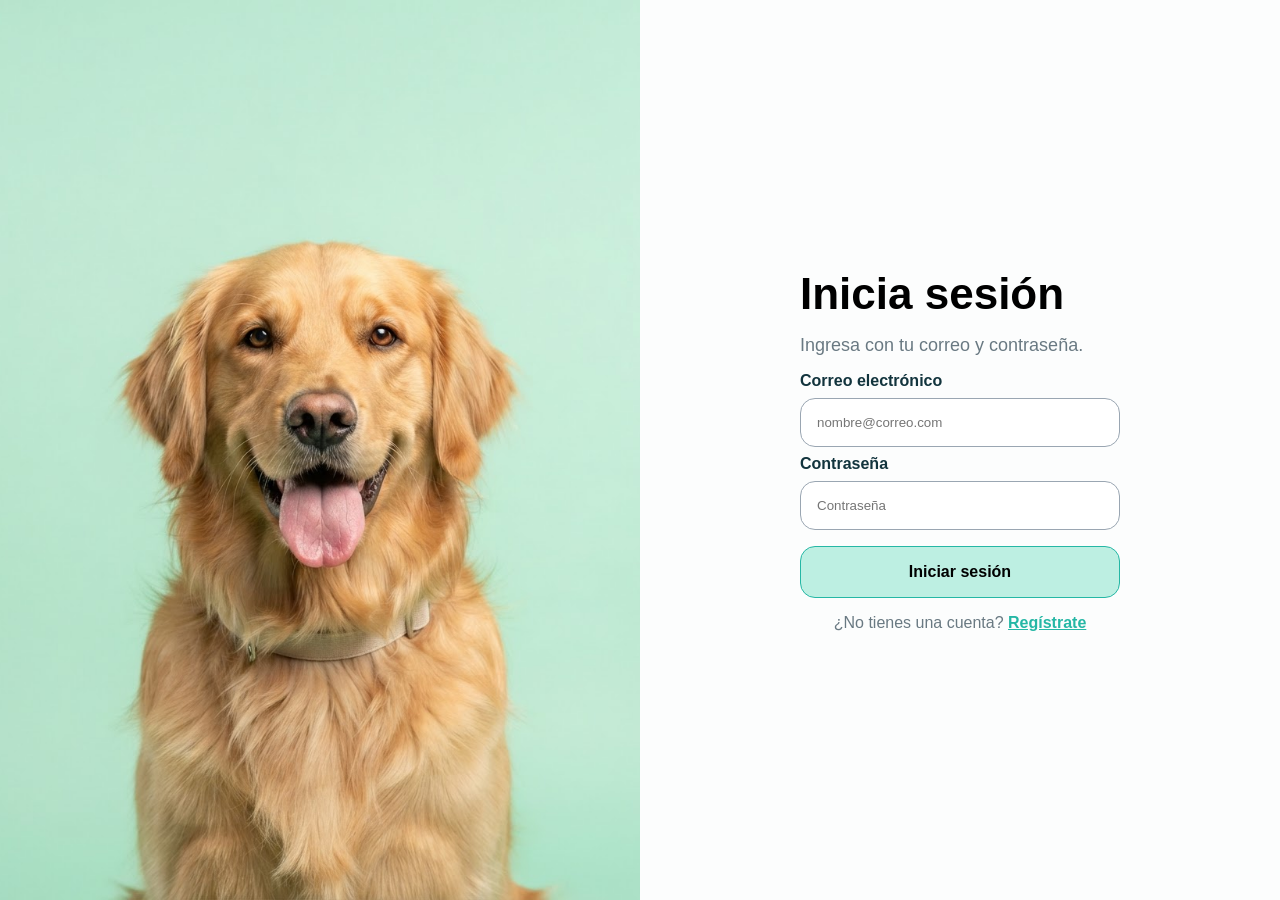
==== index.html @ a4d9553c "Moves index.html to root" ====
<!DOCTYPE html>
<html lang="es">
<head>
    <meta charset="UTF-8">
    <meta name="viewport" content="width=device-width, initial-scale=1.0">
    <title>Pet Care - Login</title>

    <link rel="stylesheet" href="../Styles/index.css">
</head>
<body>
    <div class="container">
        <section class="left-panel">
            <img src="../Assets/Images/dog-login-left-panel.jpg" alt="Imagen de un perro">
        </section>

        <section class="right-panel">
            <div class="login">
                <h1 class="title">Inicia sesión</h1>
                <span class="subtitle">Ingresa con tu correo y contraseña.</span>

                <form class="login-form">
                    <label for="email">Correo electrónico</label>
                    <input type="email" id="email" placeholder="nombre@correo.com" required>
                    <label for="password">Contraseña</label>
                    <input type="password" id="password" placeholder="Contraseña" required>

                    <button class="form-submit" type="submit">Iniciar sesión</button>
                </form>

                <div class="register-link">
                    <span>¿No tienes una cuenta? <a href="Pages/register.html">Regístrate</a></span>
                </div>
            </div>
        </section>
    </div>
</body>
</html>
---- Styles/index.css ----
*{
    box-sizing: border-box;
    margin: 0;
    padding: 0;
}

body{
    font-family: 'Poppins', sans-serif;
    background-color: #FCFDFD;
}

.container{
    display: flex;
    justify-content: space-evenly;
    align-items: stretch;
    height: 100vh;
    height: 100dvh;
    width: 100%;
}

.container .left-panel,
.container .right-panel {
    flex: 1;
    min-width: 0;
}

.container .right-panel {
    display: flex;
    flex-direction: column;
    justify-content: center;
    align-items: center;
}

.login{
    display: flex;
    flex-direction: column;
    text-align: left;
    gap: 16px;
    width: 50%;
}

.register-link{
    margin: auto;
    width: 100%;
    text-align: center;

    font-size: 16px;
    font-weight: 400;
    color: #697982;
}

.register-link a{
    color: #25B7A5;
    font-weight: 600;
}

.login-form{
    display: flex;
    flex-direction: column;
    gap: 8px;
}

.left-panel img {
    display: block;
    width: 100%;
    height: 100%;
    object-fit: cover;
}

.title{
    font-size: 44px;
    font-weight: 700;
}

.subtitle{
    font-size: 18px;
    font-weight: 400;
    color: #697982;
}

.form-submit{
    margin-top: 8px;
    background-color: #BDEFE2;
    border: 1px solid #25B7A5;
    border-radius: 15px;
    padding: 16px;

    font-weight: 600;
    font-size: 16px;
    font-style: semi-bold;
}

.form-submit:hover{
    background-color: #25B7A5;
    color: #FCFDFD;
    cursor: pointer;
}

.login-form label{
    font-size: 16px;
    font-weight: 600;
    color: #12343D;
}

.login-form input{
    padding: 16px;
    border: 1px solid #9AA6B2;
    border-radius: 15px;
}
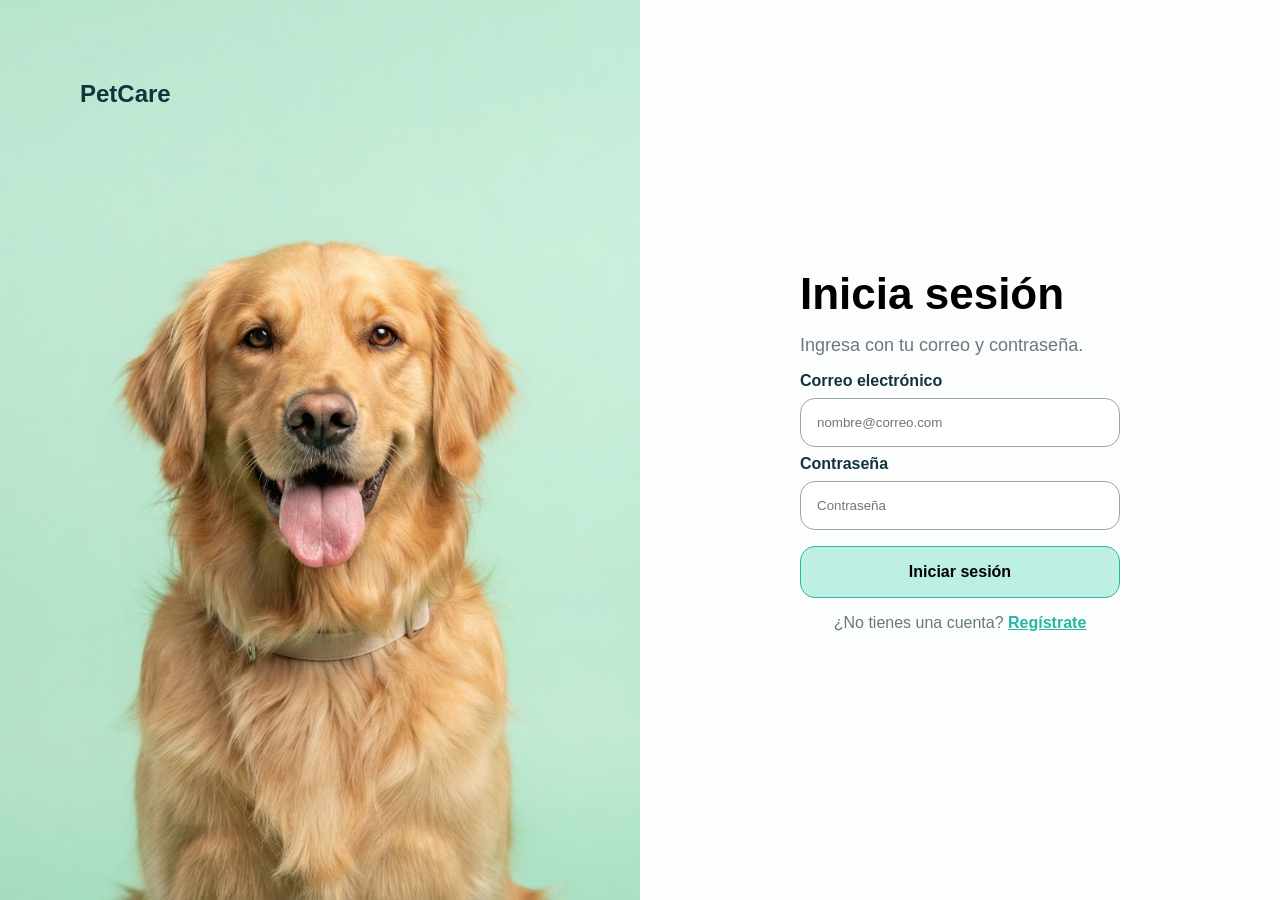
==== commit 52dc919f: "Adds full Initial Dashboard and other pages without info yet" ====
--- a/index.html
+++ b/index.html
@@ -5,12 +5,13 @@
     <meta name="viewport" content="width=device-width, initial-scale=1.0">
     <title>Pet Care - Login</title>
 
-    <link rel="stylesheet" href="../Styles/index.css">
+    <link rel="stylesheet" href="./Styles/index.css">
 </head>
 <body>
     <div class="container">
         <section class="left-panel">
-            <img src="../Assets/Images/dog-login-left-panel.jpg" alt="Imagen de un perro">
+            <div class="logo">PetCare</div>
+            <img src="./Assets/Images/dog-login-left-panel.jpg" alt="Imagen de un perro">
         </section>
 
         <section class="right-panel">
@@ -24,11 +25,11 @@
                     <label for="password">Contraseña</label>
                     <input type="password" id="password" placeholder="Contraseña" required>
 
-                    <button class="form-submit" type="submit">Iniciar sesión</button>
+                    <button class="form-submit" formaction="./Pages/initial-panel.html" type="submit">Iniciar sesión</button>
                 </form>
 
                 <div class="register-link">
-                    <span>¿No tienes una cuenta? <a href="Pages/register.html">Regístrate</a></span>
+                    <span>¿No tienes una cuenta? <a href="./Pages/register.html">Regístrate</a></span>
                 </div>
             </div>
         </section>
--- a/Styles/index.css
+++ b/Styles/index.css
@@ -106,4 +106,13 @@
     padding: 16px;
     border: 1px solid #9AA6B2;
     border-radius: 15px;
+}
+
+.logo{
+    position: absolute;
+    top: 80px;
+    left: 80px;
+    font-size: 24px;
+    font-weight: 600;
+    color: #12343D;
 }
